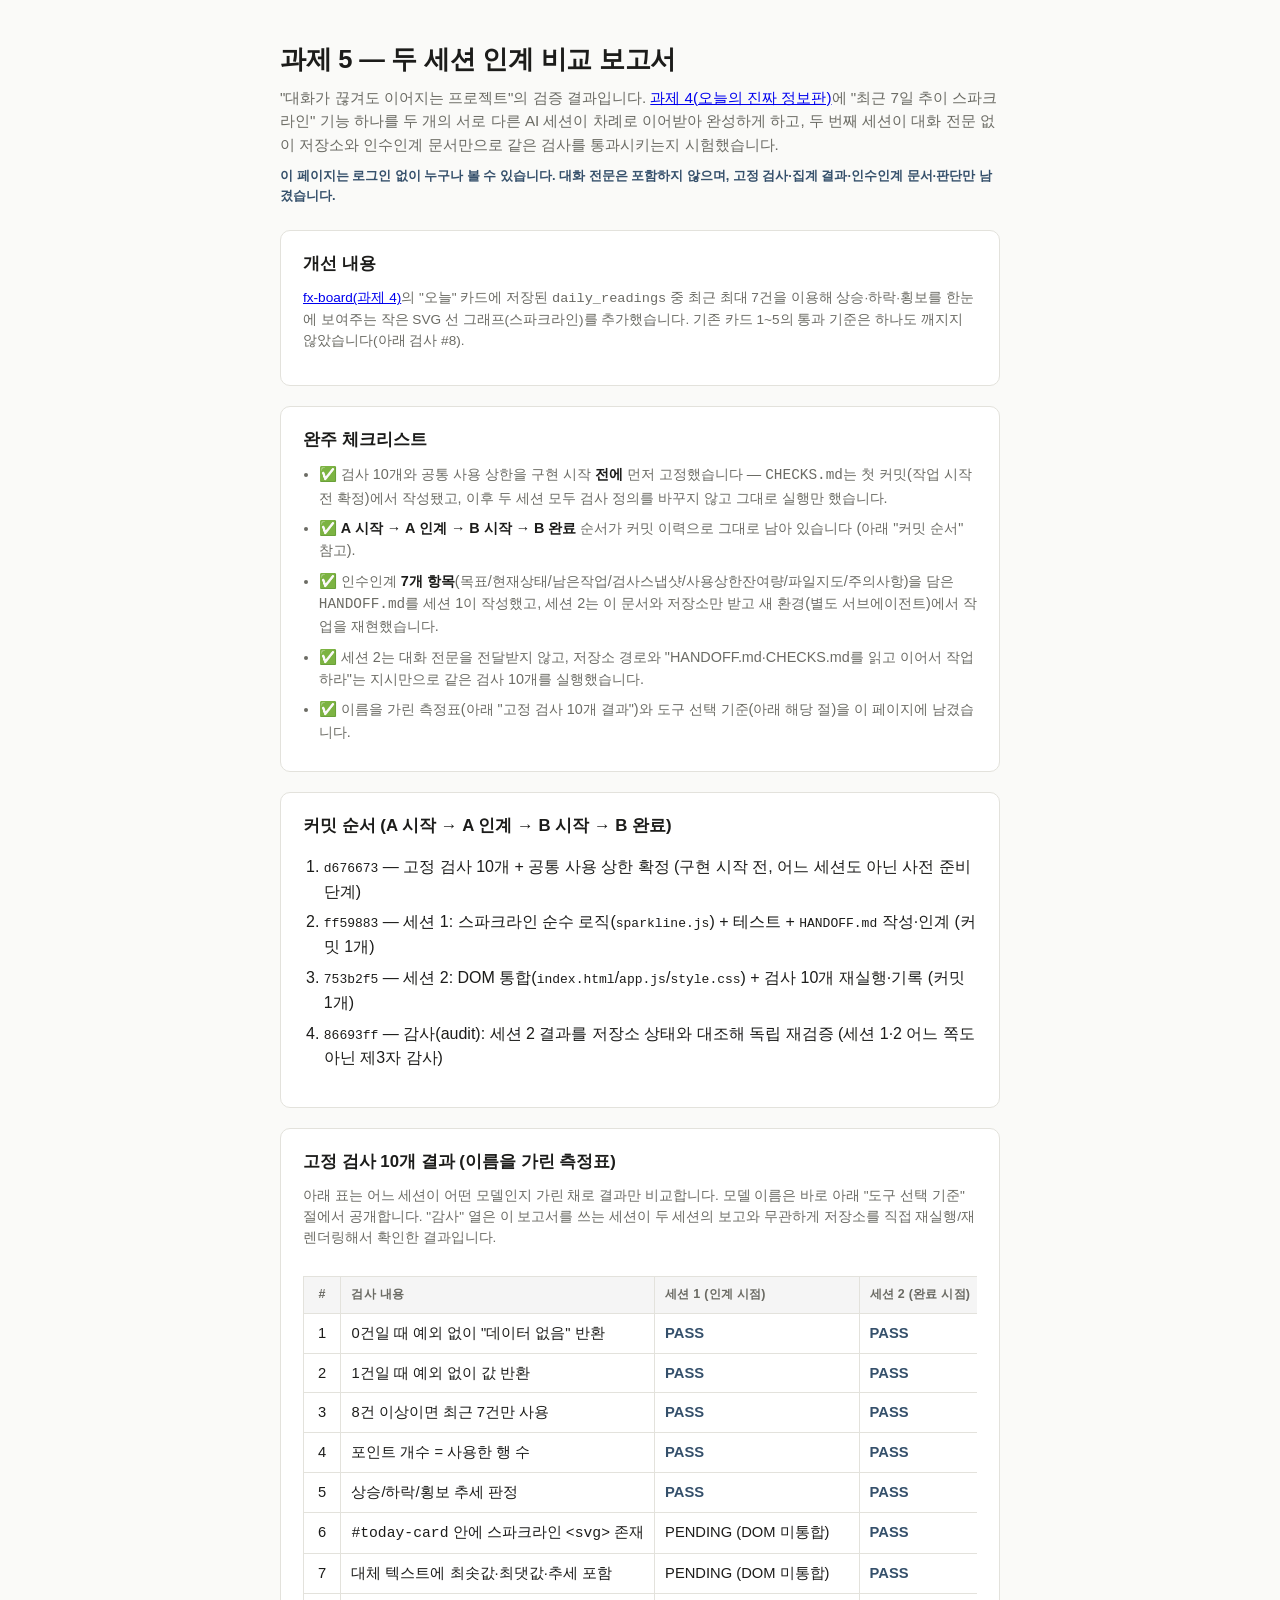
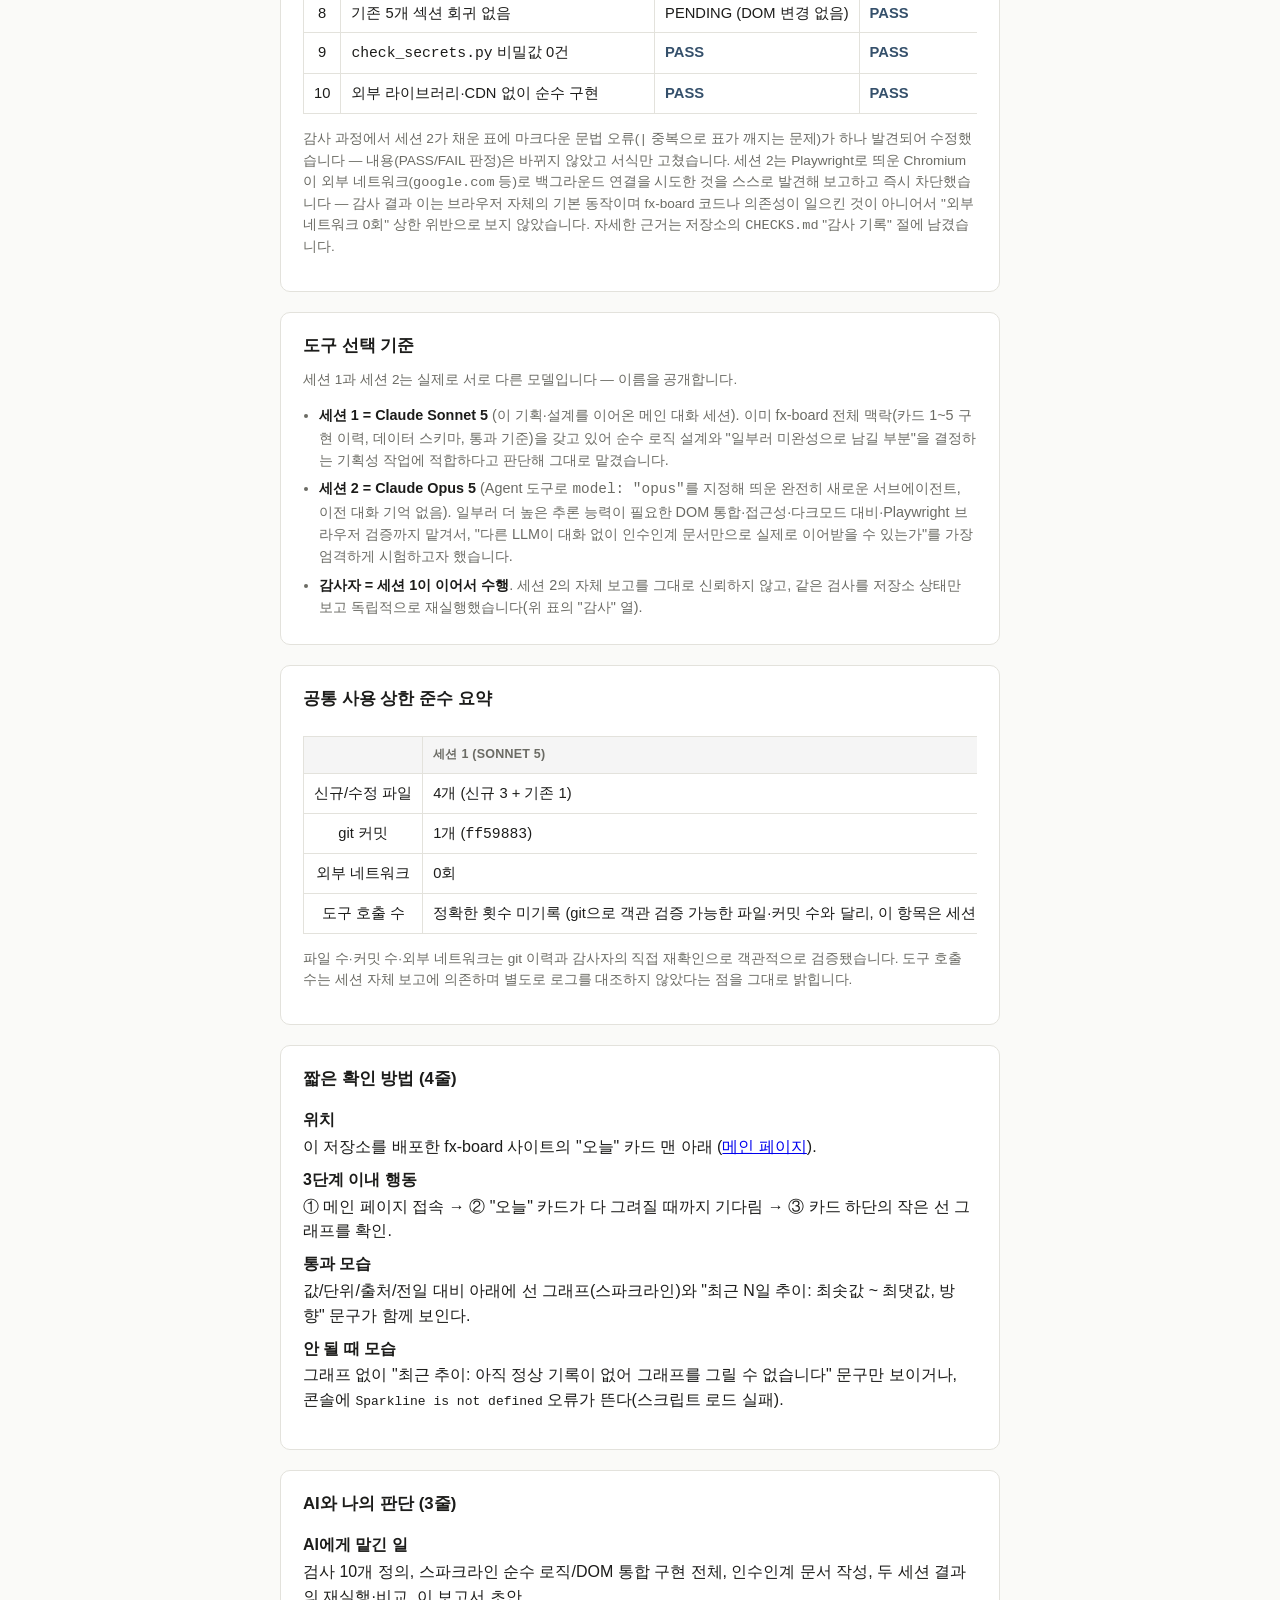
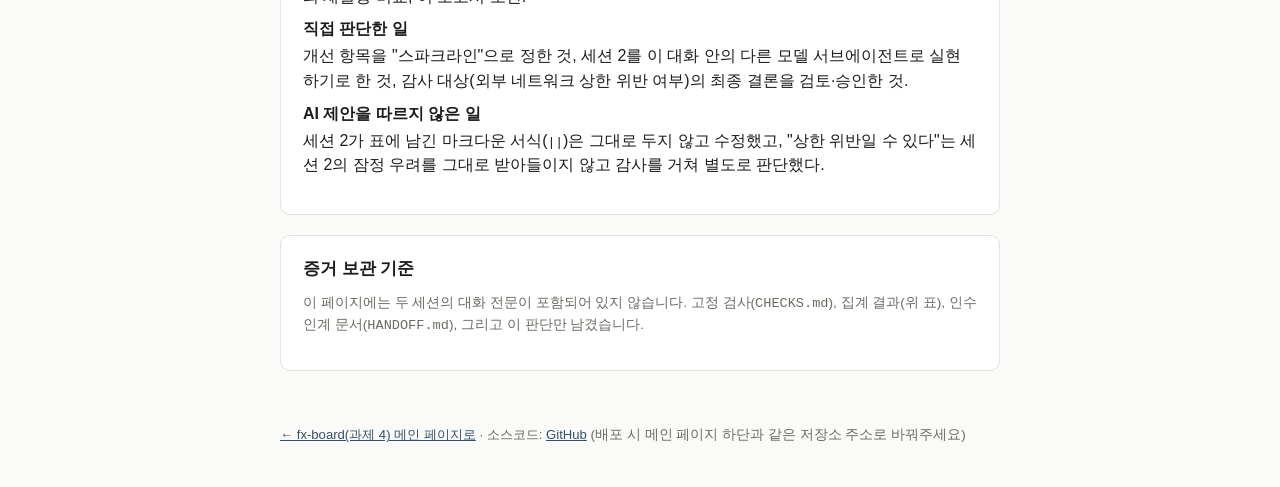
==== report.html @ 062e5255 "docs(과제5): 무로그인 공개 비교 보고서 페이지 추가 (report.html) - 고정 검사 10개 결과를 이름 가린 표(세션 1/세션 2)로 공개, 아래 별도 절에서   실" ====
<!DOCTYPE html>
<html lang="ko">
<head>
<meta charset="UTF-8" />
<meta name="viewport" content="width=device-width, initial-scale=1" />
<title>과제 5 — 두 세션 인계 비교 보고서</title>
<meta name="description" content="대화가 끊겨도 저장소와 인수인계 문서만으로 이어지는지 확인한 두 AI 세션 비교 보고서 (무로그인 공개)" />
<link rel="stylesheet" href="style.css" />
<style>
  .report-table { width: 100%; border-collapse: collapse; margin: 14px 0; font-size: 0.92rem; }
  .report-table th, .report-table td { border: 1px solid var(--border); padding: 8px 10px; text-align: left; vertical-align: top; }
  .report-table th { background: var(--card-bg-alt, rgba(128,128,128,0.08)); }
  .report-table td:first-child, .report-table th:first-child { width: 34px; text-align: center; }
  .pass-tag { color: var(--accent); font-weight: 600; }
  .order-list { padding-left: 1.3em; }
  .order-list li { margin-bottom: 6px; }
  .blind-note { font-size: 0.85rem; color: var(--muted); }
  .checklist li { margin-bottom: 8px; }
  .checklist input[type="checkbox"] { margin-right: 6px; }
  .four-liner dt { font-weight: 600; margin-top: 8px; }
  .four-liner dd { margin: 2px 0 0 0; }
</style>
</head>
<body>
  <header class="page-header">
    <h1>과제 5 — 두 세션 인계 비교 보고서</h1>
    <p class="subtitle">
      "대화가 끊겨도 이어지는 프로젝트"의 검증 결과입니다. <a href="index.html">과제 4(오늘의 진짜 정보판)</a>에
      "최근 7일 추이 스파크라인" 기능 하나를 두 개의 서로 다른 AI 세션이 차례로 이어받아 완성하게 하고,
      두 번째 세션이 대화 전문 없이 저장소와 인수인계 문서만으로 같은 검사를 통과시키는지 시험했습니다.
    </p>
    <p class="ref-tz-banner">이 페이지는 로그인 없이 누구나 볼 수 있습니다. 대화 전문은 포함하지 않으며,
      고정 검사·집계 결과·인수인계 문서·판단만 남겼습니다.</p>
  </header>

  <main>
    <section class="card">
      <h2>개선 내용</h2>
      <p class="note">
        <a href="index.html">fx-board(과제 4)</a>의 "오늘" 카드에 저장된 <code>daily_readings</code> 중
        최근 최대 7건을 이용해 상승·하락·횡보를 한눈에 보여주는 작은 SVG 선 그래프(스파크라인)를
        추가했습니다. 기존 카드 1~5의 통과 기준은 하나도 깨지지 않았습니다(아래 검사 #8).
      </p>
    </section>

    <section class="card">
      <h2>완주 체크리스트</h2>
      <ul class="checklist about-list">
        <li>✅ 검사 10개와 공통 사용 상한을 구현 시작 <strong>전에</strong> 먼저 고정했습니다
          — <code>CHECKS.md</code>는 첫 커밋(작업 시작 전 확정)에서 작성됐고, 이후 두 세션 모두
          검사 정의를 바꾸지 않고 그대로 실행만 했습니다.</li>
        <li>✅ <strong>A 시작 → A 인계 → B 시작 → B 완료</strong> 순서가 커밋 이력으로 그대로 남아 있습니다
          (아래 "커밋 순서" 참고).</li>
        <li>✅ 인수인계 <strong>7개 항목</strong>(목표/현재상태/남은작업/검사스냅샷/사용상한잔여량/파일지도/주의사항)을
          담은 <code>HANDOFF.md</code>를 세션 1이 작성했고, 세션 2는 이 문서와 저장소만 받고 새 환경(별도 서브에이전트)에서
          작업을 재현했습니다.</li>
        <li>✅ 세션 2는 대화 전문을 전달받지 않고, 저장소 경로와 "HANDOFF.md·CHECKS.md를 읽고 이어서 작업하라"는
          지시만으로 같은 검사 10개를 실행했습니다.</li>
        <li>✅ 이름을 가린 측정표(아래 "고정 검사 10개 결과")와 도구 선택 기준(아래 해당 절)을 이 페이지에 남겼습니다.</li>
      </ul>
    </section>

    <section class="card">
      <h2>커밋 순서 (A 시작 → A 인계 → B 시작 → B 완료)</h2>
      <ol class="order-list">
        <li><code>d676673</code> — 고정 검사 10개 + 공통 사용 상한 확정 (구현 시작 전, 어느 세션도 아닌 사전 준비 단계)</li>
        <li><code>ff59883</code> — 세션 1: 스파크라인 순수 로직(<code>sparkline.js</code>) + 테스트 + <code>HANDOFF.md</code> 작성·인계 (커밋 1개)</li>
        <li><code>753b2f5</code> — 세션 2: DOM 통합(<code>index.html</code>/<code>app.js</code>/<code>style.css</code>) + 검사 10개 재실행·기록 (커밋 1개)</li>
        <li><code>86693ff</code> — 감사(audit): 세션 2 결과를 저장소 상태와 대조해 독립 재검증 (세션 1·2 어느 쪽도 아닌 제3자 감사)</li>
      </ol>
    </section>

    <section class="card">
      <h2>고정 검사 10개 결과 (이름을 가린 측정표)</h2>
      <p class="note blind-note">
        아래 표는 어느 세션이 어떤 모델인지 가린 채로 결과만 비교합니다. 모델 이름은 바로 아래
        "도구 선택 기준" 절에서 공개합니다. "감사" 열은 이 보고서를 쓰는 세션이 두 세션의 보고와 무관하게
        저장소를 직접 재실행/재렌더링해서 확인한 결과입니다.
      </p>
      <div class="table-wrap">
        <table class="report-table">
          <thead>
            <tr><th>#</th><th>검사 내용</th><th>세션 1 (인계 시점)</th><th>세션 2 (완료 시점)</th><th>감사(독립 재검증)</th></tr>
          </thead>
          <tbody>
            <tr><td>1</td><td>0건일 때 예외 없이 "데이터 없음" 반환</td><td class="pass-tag">PASS</td><td class="pass-tag">PASS</td><td class="pass-tag">PASS (재실행 일치)</td></tr>
            <tr><td>2</td><td>1건일 때 예외 없이 값 반환</td><td class="pass-tag">PASS</td><td class="pass-tag">PASS</td><td class="pass-tag">PASS (재실행 일치)</td></tr>
            <tr><td>3</td><td>8건 이상이면 최근 7건만 사용</td><td class="pass-tag">PASS</td><td class="pass-tag">PASS</td><td class="pass-tag">PASS (재실행 일치)</td></tr>
            <tr><td>4</td><td>포인트 개수 = 사용한 행 수</td><td class="pass-tag">PASS</td><td class="pass-tag">PASS</td><td class="pass-tag">PASS (재실행 일치)</td></tr>
            <tr><td>5</td><td>상승/하락/횡보 추세 판정</td><td class="pass-tag">PASS</td><td class="pass-tag">PASS</td><td class="pass-tag">PASS (재실행 일치)</td></tr>
            <tr><td>6</td><td><code>#today-card</code> 안에 스파크라인 <code>&lt;svg&gt;</code> 존재</td><td>PENDING (DOM 미통합)</td><td class="pass-tag">PASS</td><td class="pass-tag">PASS (직접 렌더링, path 일치)</td></tr>
            <tr><td>7</td><td>대체 텍스트에 최솟값·최댓값·추세 포함</td><td>PENDING (DOM 미통합)</td><td class="pass-tag">PASS</td><td class="pass-tag">PASS (aria-label/title 텍스트 일치)</td></tr>
            <tr><td>8</td><td>기존 5개 섹션 회귀 없음</td><td>PENDING (DOM 변경 없음)</td><td class="pass-tag">PASS</td><td class="pass-tag">PASS (5개 섹션 직접 비교)</td></tr>
            <tr><td>9</td><td><code>check_secrets.py</code> 비밀값 0건</td><td class="pass-tag">PASS</td><td class="pass-tag">PASS</td><td class="pass-tag">PASS (재실행 0건)</td></tr>
            <tr><td>10</td><td>외부 라이브러리·CDN 없이 순수 구현</td><td class="pass-tag">PASS</td><td class="pass-tag">PASS</td><td class="pass-tag">PASS (git diff/grep 재확인)</td></tr>
          </tbody>
        </table>
      </div>
      <p class="note">
        감사 과정에서 세션 2가 채운 표에 마크다운 문법 오류(<code>|</code> 중복으로 표가 깨지는 문제)가
        하나 발견되어 수정했습니다 — 내용(PASS/FAIL 판정)은 바뀌지 않았고 서식만 고쳤습니다.
        세션 2는 Playwright로 띄운 Chromium이 외부 네트워크(<code>google.com</code> 등)로 백그라운드 연결을
        시도한 것을 스스로 발견해 보고하고 즉시 차단했습니다 — 감사 결과 이는 브라우저 자체의 기본 동작이며
        fx-board 코드나 의존성이 일으킨 것이 아니어서 "외부 네트워크 0회" 상한 위반으로 보지 않았습니다.
        자세한 근거는 저장소의 <code>CHECKS.md</code> "감사 기록" 절에 남겼습니다.
      </p>
    </section>

    <section class="card">
      <h2>도구 선택 기준</h2>
      <p class="note">
        세션 1과 세션 2는 실제로 서로 다른 모델입니다 — 이름을 공개합니다.
      </p>
      <ul class="about-list">
        <li><strong>세션 1 = Claude Sonnet 5</strong> (이 기획·설계를 이어온 메인 대화 세션). 이미 fx-board
          전체 맥락(카드 1~5 구현 이력, 데이터 스키마, 통과 기준)을 갖고 있어 순수 로직 설계와
          "일부러 미완성으로 남길 부분"을 결정하는 기획성 작업에 적합하다고 판단해 그대로 맡겼습니다.</li>
        <li><strong>세션 2 = Claude Opus 5</strong> (Agent 도구로 <code>model: "opus"</code>를 지정해 띄운
          완전히 새로운 서브에이전트, 이전 대화 기억 없음). 일부러 더 높은 추론 능력이 필요한
          DOM 통합·접근성·다크모드 대비·Playwright 브라우저 검증까지 맡겨서, "다른 LLM이 대화 없이
          인수인계 문서만으로 실제로 이어받을 수 있는가"를 가장 엄격하게 시험하고자 했습니다.</li>
        <li><strong>감사자 = 세션 1이 이어서 수행</strong>. 세션 2의 자체 보고를 그대로 신뢰하지 않고,
          같은 검사를 저장소 상태만 보고 독립적으로 재실행했습니다(위 표의 "감사" 열).</li>
      </ul>
    </section>

    <section class="card">
      <h2>공통 사용 상한 준수 요약</h2>
      <div class="table-wrap">
        <table class="report-table">
          <thead>
            <tr><th></th><th>세션 1 (Sonnet 5)</th><th>세션 2 (Opus 5)</th><th>상한</th></tr>
          </thead>
          <tbody>
            <tr><td>신규/수정 파일</td><td>4개 (신규 3 + 기존 1)</td><td>4개 (전부 기존 파일 수정)</td><td>8개 이하</td></tr>
            <tr><td>git 커밋</td><td>1개 (<code>ff59883</code>)</td><td>1개 (<code>753b2f5</code>)</td><td>1개</td></tr>
            <tr><td>외부 네트워크</td><td>0회</td><td>0회 (브라우저 자체 백그라운드 시도는 코드 무관, 위 참고)</td><td>0회</td></tr>
            <tr><td>도구 호출 수</td><td>정확한 횟수 미기록 (git으로 객관 검증 가능한 파일·커밋 수와 달리, 이 항목은 세션 자체 보고 기준)</td><td>자체 보고 약 18회 (상한 40회 이내)</td><td>40회 이하</td></tr>
          </tbody>
        </table>
      </div>
      <p class="note blind-note">
        파일 수·커밋 수·외부 네트워크는 git 이력과 감사자의 직접 재확인으로 객관적으로 검증됐습니다.
        도구 호출 수는 세션 자체 보고에 의존하며 별도로 로그를 대조하지 않았다는 점을 그대로 밝힙니다.
      </p>
    </section>

    <section class="card">
      <h2>짧은 확인 방법 (4줄)</h2>
      <dl class="four-liner">
        <dt>위치</dt><dd>이 저장소를 배포한 fx-board 사이트의 "오늘" 카드 맨 아래 (<a href="index.html">메인 페이지</a>).</dd>
        <dt>3단계 이내 행동</dt><dd>① 메인 페이지 접속 → ② "오늘" 카드가 다 그려질 때까지 기다림 → ③ 카드 하단의 작은 선 그래프를 확인.</dd>
        <dt>통과 모습</dt><dd>값/단위/출처/전일 대비 아래에 선 그래프(스파크라인)와 "최근 N일 추이: 최솟값 ~ 최댓값, 방향" 문구가 함께 보인다.</dd>
        <dt>안 될 때 모습</dt><dd>그래프 없이 "최근 추이: 아직 정상 기록이 없어 그래프를 그릴 수 없습니다" 문구만 보이거나, 콘솔에 <code>Sparkline is not defined</code> 오류가 뜬다(스크립트 로드 실패).</dd>
      </dl>
    </section>

    <section class="card">
      <h2>AI와 나의 판단 (3줄)</h2>
      <dl class="four-liner">
        <dt>AI에게 맡긴 일</dt><dd>검사 10개 정의, 스파크라인 순수 로직/DOM 통합 구현 전체, 인수인계 문서 작성, 두 세션 결과의 재실행·비교, 이 보고서 초안.</dd>
        <dt>직접 판단한 일</dt><dd>개선 항목을 "스파크라인"으로 정한 것, 세션 2를 이 대화 안의 다른 모델 서브에이전트로 실현하기로 한 것, 감사 대상(외부 네트워크 상한 위반 여부)의 최종 결론을 검토·승인한 것.</dd>
        <dt>AI 제안을 따르지 않은 일</dt><dd>세션 2가 표에 남긴 마크다운 서식(<code>||</code>)은 그대로 두지 않고 수정했고, "상한 위반일 수 있다"는 세션 2의 잠정 우려를 그대로 받아들이지 않고 감사를 거쳐 별도로 판단했다.</dd>
      </dl>
    </section>

    <section class="card">
      <h2>증거 보관 기준</h2>
      <p class="note">
        이 페이지에는 두 세션의 대화 전문이 포함되어 있지 않습니다. 고정 검사(<code>CHECKS.md</code>),
        집계 결과(위 표), 인수인계 문서(<code>HANDOFF.md</code>), 그리고 이 판단만 남겼습니다.
      </p>
    </section>
  </main>

  <footer class="page-footer">
    <p>
      <a href="index.html">← fx-board(과제 4) 메인 페이지로</a>
      · 소스코드: <a id="report-source-link" href="https://github.com/YOUR_USERNAME/YOUR_REPO" target="_blank" rel="noopener">GitHub</a>
      <span class="blind-note">(배포 시 메인 페이지 하단과 같은 저장소 주소로 바꿔주세요)</span>
    </p>
  </footer>
</body>
</html>
---- style.css ----
:root {
  --bg: #fafaf8;
  --fg: #1c1c1a;
  --muted: #6b6b64;
  --border: #e3e2dc;
  --card-bg: #ffffff;
  --ok: #2f6b3e;
  --ok-bg: #eaf4ec;
  --fail: #a13d2c;
  --fail-bg: #fbece7;
  --accent: #35506b;
  --mono: "SFMono-Regular", Consolas, "Liberation Mono", Menlo, monospace;
}

@media (prefers-color-scheme: dark) {
  :root {
    --bg: #16161a;
    --fg: #ecebe6;
    --muted: #9a9a92;
    --border: #2c2c30;
    --card-bg: #1e1e22;
    --ok: #7cc98d;
    --ok-bg: #1c2f21;
    --fail: #e08a76;
    --fail-bg: #341f1a;
    --accent: #8fb4d9;
  }
}

* { box-sizing: border-box; }

body {
  margin: 0;
  background: var(--bg);
  color: var(--fg);
  font-family: -apple-system, BlinkMacSystemFont, "Segoe UI", Pretendard, "Apple SD Gothic Neo", sans-serif;
  line-height: 1.55;
}

.page-header {
  max-width: 760px;
  margin: 0 auto;
  padding: 40px 20px 8px;
}

.page-header h1 {
  font-size: 1.6rem;
  margin: 0 0 6px;
  letter-spacing: -0.01em;
}

.subtitle {
  color: var(--muted);
  margin: 0;
  font-size: 0.95rem;
}

.ref-tz-banner {
  margin: 10px 0 0;
  font-size: 0.8rem;
  color: var(--accent);
  font-weight: 600;
}

main {
  max-width: 760px;
  margin: 0 auto;
  padding: 16px 20px 40px;
  display: flex;
  flex-direction: column;
  gap: 20px;
}

.card {
  background: var(--card-bg);
  border: 1px solid var(--border);
  border-radius: 10px;
  padding: 20px 22px;
}

.card h2 {
  font-size: 1.05rem;
  margin: 0 0 10px;
}

.note {
  color: var(--muted);
  font-size: 0.85rem;
  margin: 0 0 14px;
}

.muted { color: var(--muted); }

/* today card */
.status-row {
  display: flex;
  align-items: center;
  gap: 10px;
  flex-wrap: wrap;
  margin-bottom: 10px;
}

.badge {
  display: inline-block;
  font-size: 0.78rem;
  font-weight: 600;
  padding: 3px 10px;
  border-radius: 999px;
}

.badge.ok { color: var(--ok); background: var(--ok-bg); }
.badge.fail { color: var(--fail); background: var(--fail-bg); }

.rate-main {
  font-family: var(--mono);
  font-size: 2.2rem;
  font-weight: 600;
  margin: 4px 0;
}

.delta {
  font-family: var(--mono);
  font-size: 1rem;
}

.delta.up { color: var(--fail); }
.delta.down { color: var(--accent); }
.delta.flat { color: var(--muted); }

.meta-line {
  font-size: 0.85rem;
  color: var(--muted);
  margin-top: 4px;
}

.unit-line, .source-line {
  font-size: 0.88rem;
  margin-top: 6px;
}

.times-grid {
  display: grid;
  grid-template-columns: 1fr 1fr;
  gap: 6px 16px;
  font-size: 0.85rem;
  margin-top: 8px;
  padding: 10px 12px;
  background: var(--bg);
  border-radius: 8px;
}

@media (max-width: 480px) {
  .times-grid { grid-template-columns: 1fr; }
}

.fail-explainer {
  margin-top: 12px;
  padding: 12px 14px;
  background: var(--fail-bg);
  border-radius: 8px;
  font-size: 0.9rem;
}

.lkg-box {
  margin-top: 10px;
  padding: 12px 14px;
  background: var(--ok-bg);
  border-radius: 8px;
  font-size: 0.9rem;
}

/* table */
.table-wrap { overflow-x: auto; }

table {
  width: 100%;
  border-collapse: collapse;
  font-size: 0.86rem;
}

th, td {
  text-align: left;
  padding: 8px 10px;
  border-bottom: 1px solid var(--border);
  white-space: nowrap;
}

th { color: var(--muted); font-weight: 600; font-size: 0.78rem; text-transform: uppercase; letter-spacing: 0.02em; }

td.num { font-family: var(--mono); }

/* replay grid */
.replay-grid {
  display: grid;
  grid-template-columns: repeat(auto-fill, minmax(220px, 1fr));
  gap: 12px;
}

.replay-item {
  border: 1px solid var(--border);
  border-radius: 8px;
  padding: 12px 14px;
  font-size: 0.85rem;
}

.replay-item .type-label {
  font-weight: 600;
  margin-bottom: 6px;
  display: block;
}

.replay-item .msg {
  color: var(--muted);
  margin-top: 6px;
}

/* evidence section */
.evidence-grid {
  display: grid;
  grid-template-columns: repeat(3, 1fr);
  gap: 14px;
}

@media (max-width: 720px) {
  .evidence-grid { grid-template-columns: 1fr; }
}

.evidence-col h3 {
  font-size: 0.85rem;
  margin: 0 0 8px;
  color: var(--accent);
}

.code-block {
  background: var(--bg);
  border: 1px solid var(--border);
  border-radius: 8px;
  padding: 10px 12px;
  font-family: var(--mono);
  font-size: 0.76rem;
  line-height: 1.5;
  white-space: pre-wrap;
  word-break: break-word;
  max-height: 320px;
  overflow-y: auto;
  margin: 0;
}

.code-block mark {
  background: var(--ok-bg);
  color: var(--ok);
  border-radius: 3px;
  padding: 0 2px;
}

.badge.stale-tag {
  color: var(--fail);
  background: var(--fail-bg);
  margin-right: 6px;
}

.retry-row { margin-top: 12px; }

.retry-btn {
  display: inline-block;
  padding: 8px 14px;
  border-radius: 8px;
  background: var(--accent);
  color: var(--card-bg);
  text-decoration: none;
  font-size: 0.85rem;
  font-weight: 600;
}

.retry-btn:hover { opacity: 0.9; }

.screen-value {
  white-space: normal;
  font-family: inherit;
  font-size: 0.85rem;
}

.about-list {
  margin: 0;
  padding-left: 1.1em;
  font-size: 0.9rem;
  color: var(--muted);
}

.about-list li { margin-bottom: 6px; }
.about-list strong { color: var(--fg); }

/* 과제 5: 오늘 카드 스파크라인 — 기존 --accent를 재사용해 라이트/다크 모두 대비 확보 */
.sparkline-wrap {
  display: flex;
  align-items: center;
  gap: 12px;
  flex-wrap: wrap;
  margin-top: 12px;
  padding-top: 10px;
  border-top: 1px dashed var(--border);
}

.sparkline { display: block; overflow: visible; }

.sparkline-line {
  stroke: var(--accent);
  stroke-width: 2;
  stroke-linecap: round;
  stroke-linejoin: round;
}

.sparkline-dot { fill: var(--accent); }

.sparkline-caption {
  font-size: 0.8rem;
  color: var(--muted);
}

.page-footer {
  max-width: 760px;
  margin: 0 auto;
  padding: 0 20px 40px;
  font-size: 0.82rem;
  color: var(--muted);
}

.page-footer a, .about-list a { color: var(--accent); }
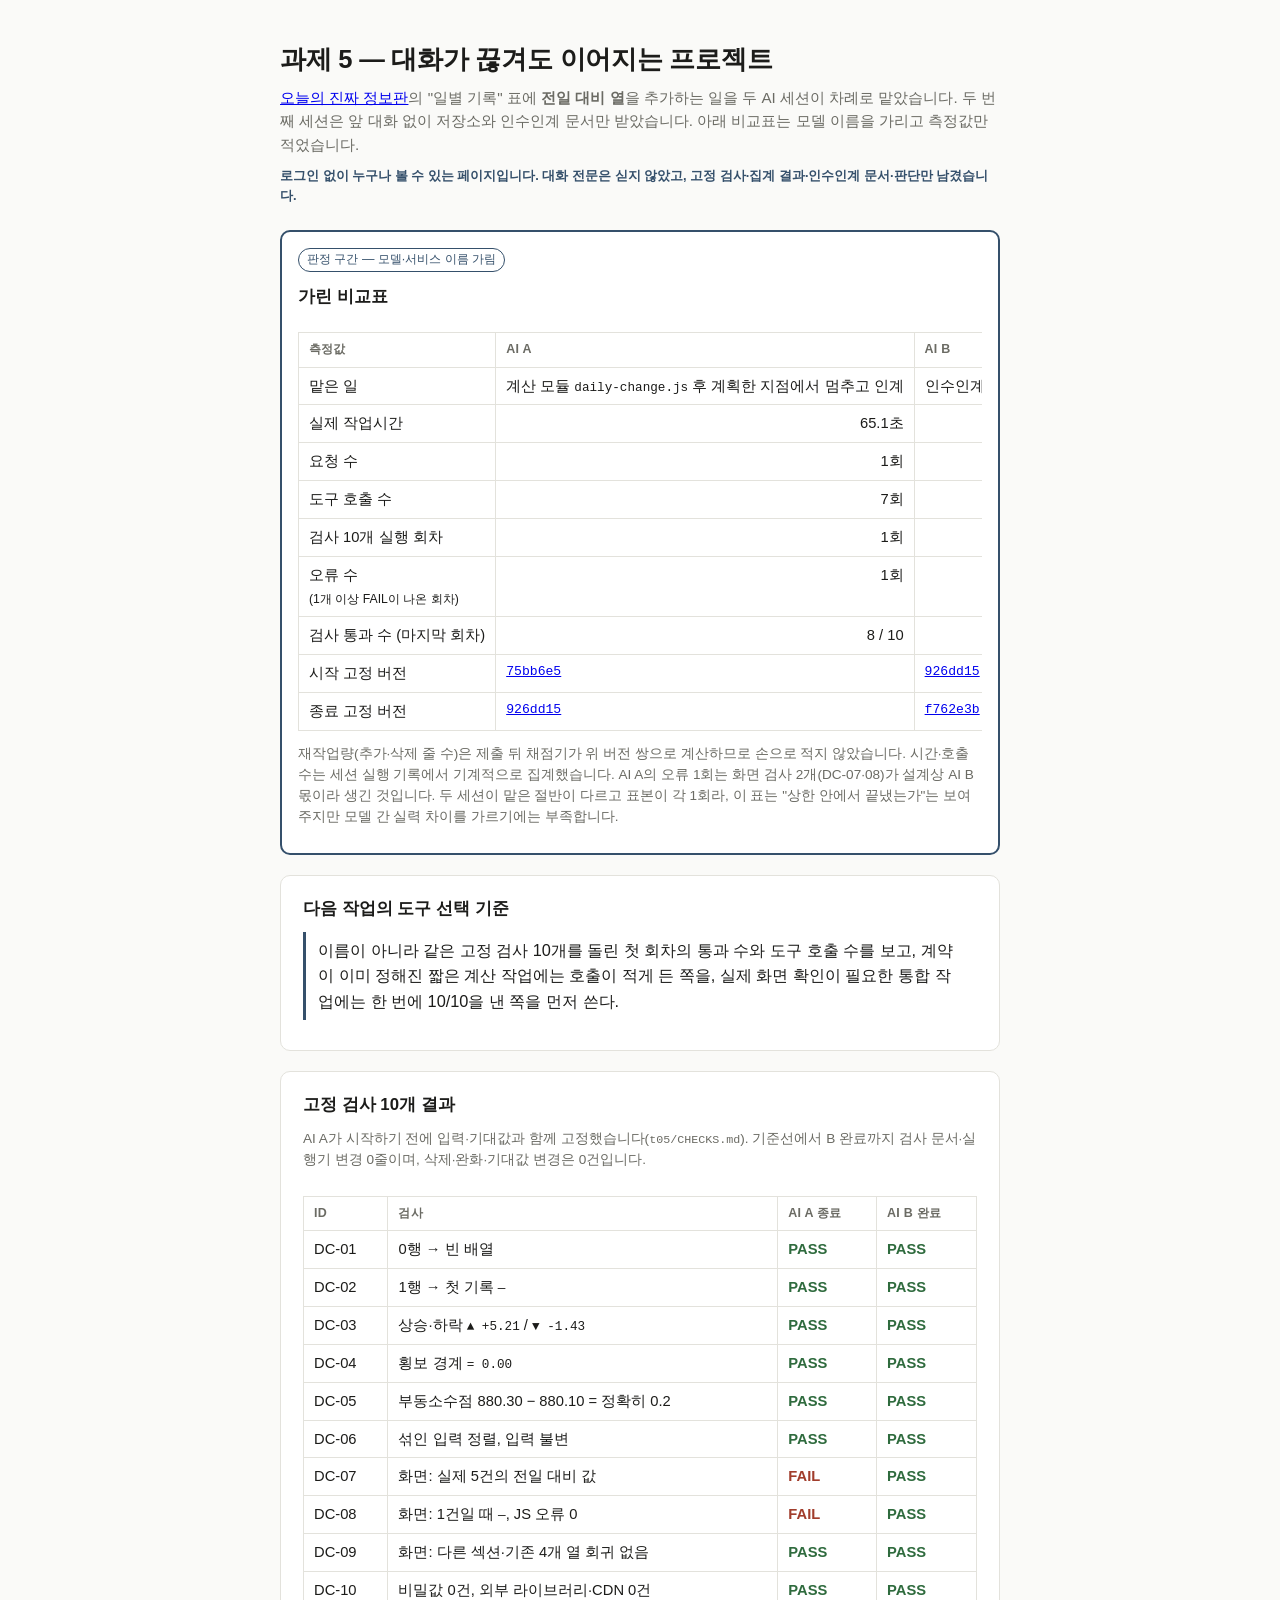
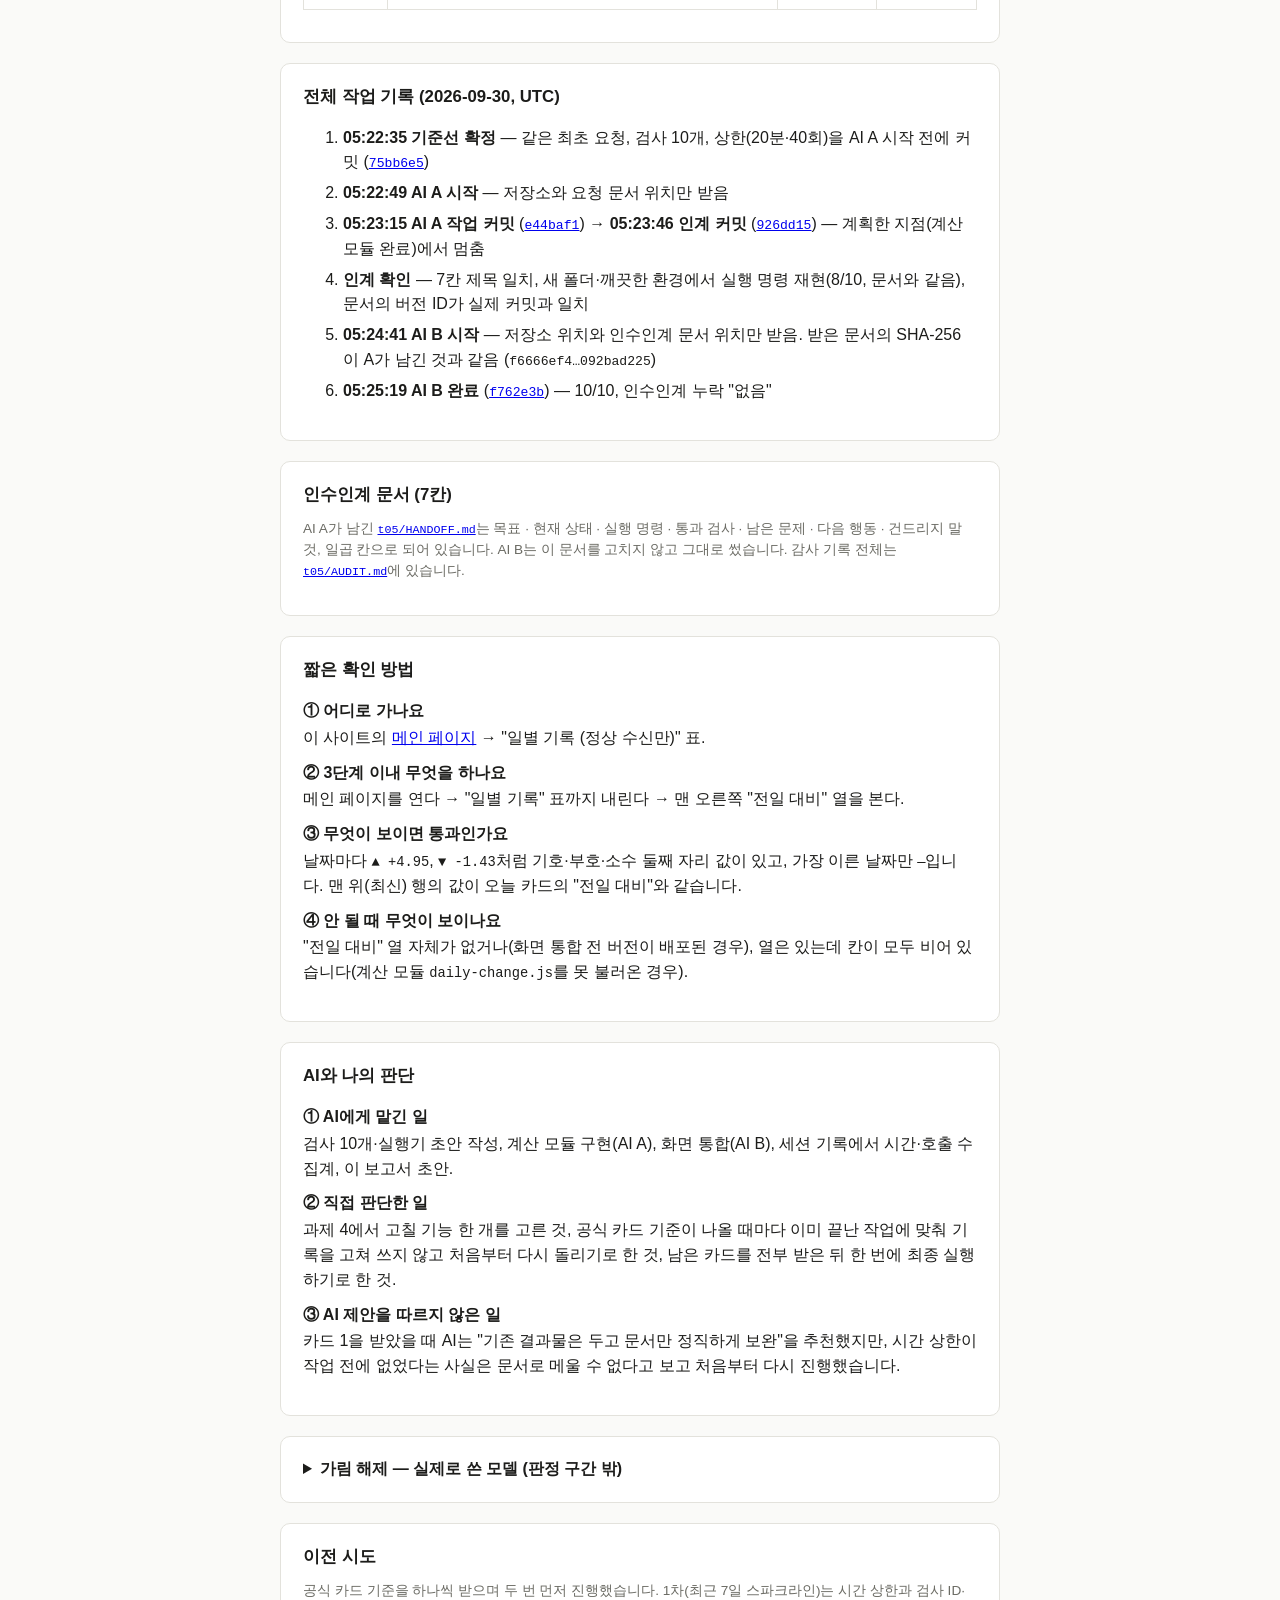
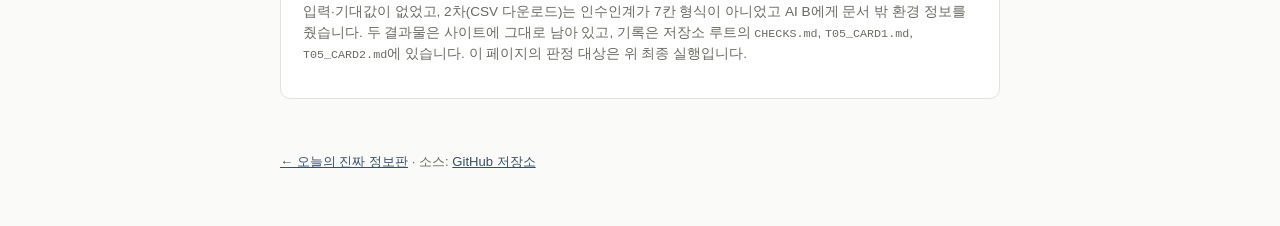
==== commit 116b6d80: "docs(과제5-최종): 감사 기록·가린 비교 보고서·제출문 (카드 3~5) - t05/AUDIT.md: 카드 1~4 기준별 독립 확인 — 순서, 7칸 인계, 새 폴더 재현(8/1" ====
--- a/report.html
+++ b/report.html
@@ -3,182 +3,173 @@
 <head>
 <meta charset="UTF-8" />
 <meta name="viewport" content="width=device-width, initial-scale=1" />
-<title>과제 5 — 두 세션 인계 비교 보고서</title>
-<meta name="description" content="대화가 끊겨도 저장소와 인수인계 문서만으로 이어지는지 확인한 두 AI 세션 비교 보고서 (무로그인 공개)" />
+<title>과제 5 인계 비교 보고서</title>
+<meta name="description" content="두 AI 세션이 저장소와 인수인계 문서만으로 기능 하나를 이어서 완성한 과정을, 모델 이름을 가린 측정값으로 비교한 공개 보고서" />
 <link rel="stylesheet" href="style.css" />
 <style>
-  .report-table { width: 100%; border-collapse: collapse; margin: 14px 0; font-size: 0.92rem; }
-  .report-table th, .report-table td { border: 1px solid var(--border); padding: 8px 10px; text-align: left; vertical-align: top; }
-  .report-table th { background: var(--card-bg-alt, rgba(128,128,128,0.08)); }
-  .report-table td:first-child, .report-table th:first-child { width: 34px; text-align: center; }
-  .pass-tag { color: var(--accent); font-weight: 600; }
-  .order-list { padding-left: 1.3em; }
-  .order-list li { margin-bottom: 6px; }
-  .blind-note { font-size: 0.85rem; color: var(--muted); }
-  .checklist li { margin-bottom: 8px; }
-  .checklist input[type="checkbox"] { margin-right: 6px; }
-  .four-liner dt { font-weight: 600; margin-top: 8px; }
-  .four-liner dd { margin: 2px 0 0 0; }
+  .rt { width: 100%; border-collapse: collapse; margin: 12px 0; font-size: 0.92rem; }
+  .rt th, .rt td { border: 1px solid var(--border); padding: 7px 10px; text-align: left; vertical-align: top; }
+  .rt th { font-weight: 600; }
+  .rt td.n { text-align: right; font-variant-numeric: tabular-nums; }
+  .pass { color: var(--ok); font-weight: 600; }
+  .fail { color: var(--fail); font-weight: 600; }
+  .judged { border: 2px solid var(--accent); border-radius: 10px; padding: 4px 16px 12px; }
+  .judged-tag { display: inline-block; font-size: 0.78rem; color: var(--accent); border: 1px solid var(--accent); border-radius: 999px; padding: 1px 8px; }
+  code { font-family: var(--mono); font-size: 0.86em; }
+  .hash { font-family: var(--mono); font-size: 0.82rem; word-break: break-all; }
+  dl.four dt { font-weight: 600; margin-top: 10px; }
+  dl.four dd { margin: 2px 0 0; }
+  details summary { cursor: pointer; font-weight: 600; }
+  .criterion { font-size: 1.02rem; border-left: 3px solid var(--accent); padding: 6px 12px; margin: 10px 0; }
+  ol.timeline li { margin-bottom: 6px; }
 </style>
 </head>
 <body>
   <header class="page-header">
-    <h1>과제 5 — 두 세션 인계 비교 보고서</h1>
+    <h1>과제 5 — 대화가 끊겨도 이어지는 프로젝트</h1>
     <p class="subtitle">
-      "대화가 끊겨도 이어지는 프로젝트"의 검증 결과입니다. <a href="index.html">과제 4(오늘의 진짜 정보판)</a>에
-      "최근 7일 추이 스파크라인" 기능 하나를 두 개의 서로 다른 AI 세션이 차례로 이어받아 완성하게 하고,
-      두 번째 세션이 대화 전문 없이 저장소와 인수인계 문서만으로 같은 검사를 통과시키는지 시험했습니다.
+      <a href="index.html">오늘의 진짜 정보판</a>의 "일별 기록" 표에 <strong>전일 대비 열</strong>을 추가하는 일을
+      두 AI 세션이 차례로 맡았습니다. 두 번째 세션은 앞 대화 없이 저장소와 인수인계 문서만 받았습니다.
+      아래 비교표는 모델 이름을 가리고 측정값만 적었습니다.
     </p>
-    <p class="ref-tz-banner">이 페이지는 로그인 없이 누구나 볼 수 있습니다. 대화 전문은 포함하지 않으며,
-      고정 검사·집계 결과·인수인계 문서·판단만 남겼습니다.</p>
+    <p class="ref-tz-banner">로그인 없이 누구나 볼 수 있는 페이지입니다. 대화 전문은 싣지 않았고, 고정 검사·집계 결과·인수인계 문서·판단만 남겼습니다.</p>
   </header>
 
   <main>
-    <section class="card">
-      <h2>개선 내용</h2>
+    <section class="card judged" aria-labelledby="judged-title">
+      <p class="judged-tag">판정 구간 — 모델·서비스 이름 가림</p>
+      <h2 id="judged-title">가린 비교표</h2>
+      <div class="table-wrap">
+        <table class="rt">
+          <thead>
+            <tr><th>측정값</th><th>AI A</th><th>AI B</th><th>공통 상한</th></tr>
+          </thead>
+          <tbody>
+            <tr><td>맡은 일</td><td>계산 모듈 <code>daily-change.js</code> 후 계획한 지점에서 멈추고 인계</td><td>인수인계만 받고 화면 통합 완료</td><td>—</td></tr>
+            <tr><td>실제 작업시간</td><td class="n">65.1초</td><td class="n">48.6초</td><td class="n">20분</td></tr>
+            <tr><td>요청 수</td><td class="n">1회</td><td class="n">1회</td><td>—</td></tr>
+            <tr><td>도구 호출 수</td><td class="n">7회</td><td class="n">5회</td><td class="n">40회</td></tr>
+            <tr><td>검사 10개 실행 회차</td><td class="n">1회</td><td class="n">1회</td><td>—</td></tr>
+            <tr><td>오류 수<br /><small>(1개 이상 FAIL이 나온 회차)</small></td><td class="n">1회</td><td class="n">0회</td><td>—</td></tr>
+            <tr><td>검사 통과 수 (마지막 회차)</td><td class="n">8 / 10</td><td class="n">10 / 10</td><td>—</td></tr>
+            <tr><td>시작 고정 버전</td><td class="hash" data-commit="75bb6e54e903ff794035048002d8986c6c277d7c">75bb6e5</td><td class="hash" data-commit="926dd15a555e5343082243bdb9d75881184a0800">926dd15</td><td>—</td></tr>
+            <tr><td>종료 고정 버전</td><td class="hash" data-commit="926dd15a555e5343082243bdb9d75881184a0800">926dd15</td><td class="hash" data-commit="f762e3b8449c58ff0dd4d7a7f544a13552ce4ca4">f762e3b</td><td>—</td></tr>
+          </tbody>
+        </table>
+      </div>
       <p class="note">
-        <a href="index.html">fx-board(과제 4)</a>의 "오늘" 카드에 저장된 <code>daily_readings</code> 중
-        최근 최대 7건을 이용해 상승·하락·횡보를 한눈에 보여주는 작은 SVG 선 그래프(스파크라인)를
-        추가했습니다. 기존 카드 1~5의 통과 기준은 하나도 깨지지 않았습니다(아래 검사 #8).
+        재작업량(추가·삭제 줄 수)은 제출 뒤 채점기가 위 버전 쌍으로 계산하므로 손으로 적지 않았습니다.
+        시간·호출 수는 세션 실행 기록에서 기계적으로 집계했습니다. AI A의 오류 1회는 화면 검사 2개(DC-07·08)가
+        설계상 AI B 몫이라 생긴 것입니다. 두 세션이 맡은 절반이 다르고 표본이 각 1회라, 이 표는 "상한 안에서
+        끝냈는가"는 보여주지만 모델 간 실력 차이를 가르기에는 부족합니다.
       </p>
     </section>
 
     <section class="card">
-      <h2>완주 체크리스트</h2>
-      <ul class="checklist about-list">
-        <li>✅ 검사 10개와 공통 사용 상한을 구현 시작 <strong>전에</strong> 먼저 고정했습니다
-          — <code>CHECKS.md</code>는 첫 커밋(작업 시작 전 확정)에서 작성됐고, 이후 두 세션 모두
-          검사 정의를 바꾸지 않고 그대로 실행만 했습니다.</li>
-        <li>✅ <strong>A 시작 → A 인계 → B 시작 → B 완료</strong> 순서가 커밋 이력으로 그대로 남아 있습니다
-          (아래 "커밋 순서" 참고).</li>
-        <li>✅ 인수인계 <strong>7개 항목</strong>(목표/현재상태/남은작업/검사스냅샷/사용상한잔여량/파일지도/주의사항)을
-          담은 <code>HANDOFF.md</code>를 세션 1이 작성했고, 세션 2는 이 문서와 저장소만 받고 새 환경(별도 서브에이전트)에서
-          작업을 재현했습니다.</li>
-        <li>✅ 세션 2는 대화 전문을 전달받지 않고, 저장소 경로와 "HANDOFF.md·CHECKS.md를 읽고 이어서 작업하라"는
-          지시만으로 같은 검사 10개를 실행했습니다.</li>
-        <li>✅ 이름을 가린 측정표(아래 "고정 검사 10개 결과")와 도구 선택 기준(아래 해당 절)을 이 페이지에 남겼습니다.</li>
-      </ul>
+      <h2>다음 작업의 도구 선택 기준</h2>
+      <p class="criterion" id="criterion">이름이 아니라 같은 고정 검사 10개를 돌린 첫 회차의 통과 수와 도구 호출 수를 보고, 계약이 이미 정해진 짧은 계산 작업에는 호출이 적게 든 쪽을, 실제 화면 확인이 필요한 통합 작업에는 한 번에 10/10을 낸 쪽을 먼저 쓴다.</p>
     </section>
 
     <section class="card">
-      <h2>커밋 순서 (A 시작 → A 인계 → B 시작 → B 완료)</h2>
-      <ol class="order-list">
-        <li><code>d676673</code> — 고정 검사 10개 + 공통 사용 상한 확정 (구현 시작 전, 어느 세션도 아닌 사전 준비 단계)</li>
-        <li><code>ff59883</code> — 세션 1: 스파크라인 순수 로직(<code>sparkline.js</code>) + 테스트 + <code>HANDOFF.md</code> 작성·인계 (커밋 1개)</li>
-        <li><code>753b2f5</code> — 세션 2: DOM 통합(<code>index.html</code>/<code>app.js</code>/<code>style.css</code>) + 검사 10개 재실행·기록 (커밋 1개)</li>
-        <li><code>86693ff</code> — 감사(audit): 세션 2 결과를 저장소 상태와 대조해 독립 재검증 (세션 1·2 어느 쪽도 아닌 제3자 감사)</li>
+      <h2>고정 검사 10개 결과</h2>
+      <p class="note">AI A가 시작하기 전에 입력·기대값과 함께 고정했습니다(<code>t05/CHECKS.md</code>). 기준선에서 B 완료까지 검사 문서·실행기 변경 0줄이며, 삭제·완화·기대값 변경은 0건입니다.</p>
+      <div class="table-wrap">
+        <table class="rt">
+          <thead><tr><th>ID</th><th>검사</th><th>AI A 종료</th><th>AI B 완료</th></tr></thead>
+          <tbody>
+            <tr><td>DC-01</td><td>0행 → 빈 배열</td><td class="pass">PASS</td><td class="pass">PASS</td></tr>
+            <tr><td>DC-02</td><td>1행 → 첫 기록 <code>—</code></td><td class="pass">PASS</td><td class="pass">PASS</td></tr>
+            <tr><td>DC-03</td><td>상승·하락 <code>▲ +5.21</code> / <code>▼ -1.43</code></td><td class="pass">PASS</td><td class="pass">PASS</td></tr>
+            <tr><td>DC-04</td><td>횡보 경계 <code>= 0.00</code></td><td class="pass">PASS</td><td class="pass">PASS</td></tr>
+            <tr><td>DC-05</td><td>부동소수점 880.30 − 880.10 = 정확히 0.2</td><td class="pass">PASS</td><td class="pass">PASS</td></tr>
+            <tr><td>DC-06</td><td>섞인 입력 정렬, 입력 불변</td><td class="pass">PASS</td><td class="pass">PASS</td></tr>
+            <tr><td>DC-07</td><td>화면: 실제 5건의 전일 대비 값</td><td class="fail">FAIL</td><td class="pass">PASS</td></tr>
+            <tr><td>DC-08</td><td>화면: 1건일 때 <code>—</code>, JS 오류 0</td><td class="fail">FAIL</td><td class="pass">PASS</td></tr>
+            <tr><td>DC-09</td><td>화면: 다른 섹션·기존 4개 열 회귀 없음</td><td class="pass">PASS</td><td class="pass">PASS</td></tr>
+            <tr><td>DC-10</td><td>비밀값 0건, 외부 라이브러리·CDN 0건</td><td class="pass">PASS</td><td class="pass">PASS</td></tr>
+          </tbody>
+        </table>
+      </div>
+    </section>
+
+    <section class="card">
+      <h2>전체 작업 기록 (2026-09-30, UTC)</h2>
+      <ol class="timeline">
+        <li><strong>05:22:35 기준선 확정</strong> — 같은 최초 요청, 검사 10개, 상한(20분·40회)을 AI A 시작 전에 커밋 (<span class="hash" data-commit="75bb6e54e903ff794035048002d8986c6c277d7c">75bb6e5</span>)</li>
+        <li><strong>05:22:49 AI A 시작</strong> — 저장소와 요청 문서 위치만 받음</li>
+        <li><strong>05:23:15 AI A 작업 커밋</strong> (<span class="hash" data-commit="e44baf13cbd2b8ca0deac732d27a2769ddaf5e42">e44baf1</span>) → <strong>05:23:46 인계 커밋</strong> (<span class="hash" data-commit="926dd15a555e5343082243bdb9d75881184a0800">926dd15</span>) — 계획한 지점(계산 모듈 완료)에서 멈춤</li>
+        <li><strong>인계 확인</strong> — 7칸 제목 일치, 새 폴더·깨끗한 환경에서 실행 명령 재현(8/10, 문서와 같음), 문서의 버전 ID가 실제 커밋과 일치</li>
+        <li><strong>05:24:41 AI B 시작</strong> — 저장소 위치와 인수인계 문서 위치만 받음. 받은 문서의 SHA-256이 A가 남긴 것과 같음 (<span class="hash">f6666ef4…092bad225</span>)</li>
+        <li><strong>05:25:19 AI B 완료</strong> (<span class="hash" data-commit="f762e3b8449c58ff0dd4d7a7f544a13552ce4ca4">f762e3b</span>) — 10/10, 인수인계 누락 "없음"</li>
       </ol>
     </section>
 
     <section class="card">
-      <h2>고정 검사 10개 결과 (이름을 가린 측정표)</h2>
-      <p class="note blind-note">
-        아래 표는 어느 세션이 어떤 모델인지 가린 채로 결과만 비교합니다. 모델 이름은 바로 아래
-        "도구 선택 기준" 절에서 공개합니다. "감사" 열은 이 보고서를 쓰는 세션이 두 세션의 보고와 무관하게
-        저장소를 직접 재실행/재렌더링해서 확인한 결과입니다.
-      </p>
-      <div class="table-wrap">
-        <table class="report-table">
-          <thead>
-            <tr><th>#</th><th>검사 내용</th><th>세션 1 (인계 시점)</th><th>세션 2 (완료 시점)</th><th>감사(독립 재검증)</th></tr>
-          </thead>
-          <tbody>
-            <tr><td>1</td><td>0건일 때 예외 없이 "데이터 없음" 반환</td><td class="pass-tag">PASS</td><td class="pass-tag">PASS</td><td class="pass-tag">PASS (재실행 일치)</td></tr>
-            <tr><td>2</td><td>1건일 때 예외 없이 값 반환</td><td class="pass-tag">PASS</td><td class="pass-tag">PASS</td><td class="pass-tag">PASS (재실행 일치)</td></tr>
-            <tr><td>3</td><td>8건 이상이면 최근 7건만 사용</td><td class="pass-tag">PASS</td><td class="pass-tag">PASS</td><td class="pass-tag">PASS (재실행 일치)</td></tr>
-            <tr><td>4</td><td>포인트 개수 = 사용한 행 수</td><td class="pass-tag">PASS</td><td class="pass-tag">PASS</td><td class="pass-tag">PASS (재실행 일치)</td></tr>
-            <tr><td>5</td><td>상승/하락/횡보 추세 판정</td><td class="pass-tag">PASS</td><td class="pass-tag">PASS</td><td class="pass-tag">PASS (재실행 일치)</td></tr>
-            <tr><td>6</td><td><code>#today-card</code> 안에 스파크라인 <code>&lt;svg&gt;</code> 존재</td><td>PENDING (DOM 미통합)</td><td class="pass-tag">PASS</td><td class="pass-tag">PASS (직접 렌더링, path 일치)</td></tr>
-            <tr><td>7</td><td>대체 텍스트에 최솟값·최댓값·추세 포함</td><td>PENDING (DOM 미통합)</td><td class="pass-tag">PASS</td><td class="pass-tag">PASS (aria-label/title 텍스트 일치)</td></tr>
-            <tr><td>8</td><td>기존 5개 섹션 회귀 없음</td><td>PENDING (DOM 변경 없음)</td><td class="pass-tag">PASS</td><td class="pass-tag">PASS (5개 섹션 직접 비교)</td></tr>
-            <tr><td>9</td><td><code>check_secrets.py</code> 비밀값 0건</td><td class="pass-tag">PASS</td><td class="pass-tag">PASS</td><td class="pass-tag">PASS (재실행 0건)</td></tr>
-            <tr><td>10</td><td>외부 라이브러리·CDN 없이 순수 구현</td><td class="pass-tag">PASS</td><td class="pass-tag">PASS</td><td class="pass-tag">PASS (git diff/grep 재확인)</td></tr>
-          </tbody>
-        </table>
-      </div>
-      <p class="note">
-        감사 과정에서 세션 2가 채운 표에 마크다운 문법 오류(<code>|</code> 중복으로 표가 깨지는 문제)가
-        하나 발견되어 수정했습니다 — 내용(PASS/FAIL 판정)은 바뀌지 않았고 서식만 고쳤습니다.
-        세션 2는 Playwright로 띄운 Chromium이 외부 네트워크(<code>google.com</code> 등)로 백그라운드 연결을
-        시도한 것을 스스로 발견해 보고하고 즉시 차단했습니다 — 감사 결과 이는 브라우저 자체의 기본 동작이며
-        fx-board 코드나 의존성이 일으킨 것이 아니어서 "외부 네트워크 0회" 상한 위반으로 보지 않았습니다.
-        자세한 근거는 저장소의 <code>CHECKS.md</code> "감사 기록" 절에 남겼습니다.
-      </p>
+      <h2>인수인계 문서 (7칸)</h2>
+      <p class="note">AI A가 남긴 <a href="#" data-file="t05/HANDOFF.md" data-at="926dd15a555e5343082243bdb9d75881184a0800"><code>t05/HANDOFF.md</code></a>는
+        목표 · 현재 상태 · 실행 명령 · 통과 검사 · 남은 문제 · 다음 행동 · 건드리지 말 것, 일곱 칸으로 되어 있습니다.
+        AI B는 이 문서를 고치지 않고 그대로 썼습니다. 감사 기록 전체는 <a href="#" data-file="t05/AUDIT.md" data-at="t05f-final"><code>t05/AUDIT.md</code></a>에 있습니다.</p>
     </section>
 
     <section class="card">
-      <h2>도구 선택 기준</h2>
-      <p class="note">
-        세션 1과 세션 2는 실제로 서로 다른 모델입니다 — 이름을 공개합니다.
-      </p>
-      <ul class="about-list">
-        <li><strong>세션 1 = Claude Sonnet 5</strong> (이 기획·설계를 이어온 메인 대화 세션). 이미 fx-board
-          전체 맥락(카드 1~5 구현 이력, 데이터 스키마, 통과 기준)을 갖고 있어 순수 로직 설계와
-          "일부러 미완성으로 남길 부분"을 결정하는 기획성 작업에 적합하다고 판단해 그대로 맡겼습니다.</li>
-        <li><strong>세션 2 = Claude Opus 5</strong> (Agent 도구로 <code>model: "opus"</code>를 지정해 띄운
-          완전히 새로운 서브에이전트, 이전 대화 기억 없음). 일부러 더 높은 추론 능력이 필요한
-          DOM 통합·접근성·다크모드 대비·Playwright 브라우저 검증까지 맡겨서, "다른 LLM이 대화 없이
-          인수인계 문서만으로 실제로 이어받을 수 있는가"를 가장 엄격하게 시험하고자 했습니다.</li>
-        <li><strong>감사자 = 세션 1이 이어서 수행</strong>. 세션 2의 자체 보고를 그대로 신뢰하지 않고,
-          같은 검사를 저장소 상태만 보고 독립적으로 재실행했습니다(위 표의 "감사" 열).</li>
-      </ul>
-    </section>
-
-    <section class="card">
-      <h2>공통 사용 상한 준수 요약</h2>
-      <div class="table-wrap">
-        <table class="report-table">
-          <thead>
-            <tr><th></th><th>세션 1 (Sonnet 5)</th><th>세션 2 (Opus 5)</th><th>상한</th></tr>
-          </thead>
-          <tbody>
-            <tr><td>신규/수정 파일</td><td>4개 (신규 3 + 기존 1)</td><td>4개 (전부 기존 파일 수정)</td><td>8개 이하</td></tr>
-            <tr><td>git 커밋</td><td>1개 (<code>ff59883</code>)</td><td>1개 (<code>753b2f5</code>)</td><td>1개</td></tr>
-            <tr><td>외부 네트워크</td><td>0회</td><td>0회 (브라우저 자체 백그라운드 시도는 코드 무관, 위 참고)</td><td>0회</td></tr>
-            <tr><td>도구 호출 수</td><td>정확한 횟수 미기록 (git으로 객관 검증 가능한 파일·커밋 수와 달리, 이 항목은 세션 자체 보고 기준)</td><td>자체 보고 약 18회 (상한 40회 이내)</td><td>40회 이하</td></tr>
-          </tbody>
-        </table>
-      </div>
-      <p class="note blind-note">
-        파일 수·커밋 수·외부 네트워크는 git 이력과 감사자의 직접 재확인으로 객관적으로 검증됐습니다.
-        도구 호출 수는 세션 자체 보고에 의존하며 별도로 로그를 대조하지 않았다는 점을 그대로 밝힙니다.
-      </p>
-    </section>
-
-    <section class="card">
-      <h2>짧은 확인 방법 (4줄)</h2>
-      <dl class="four-liner">
-        <dt>위치</dt><dd>이 저장소를 배포한 fx-board 사이트의 "오늘" 카드 맨 아래 (<a href="index.html">메인 페이지</a>).</dd>
-        <dt>3단계 이내 행동</dt><dd>① 메인 페이지 접속 → ② "오늘" 카드가 다 그려질 때까지 기다림 → ③ 카드 하단의 작은 선 그래프를 확인.</dd>
-        <dt>통과 모습</dt><dd>값/단위/출처/전일 대비 아래에 선 그래프(스파크라인)와 "최근 N일 추이: 최솟값 ~ 최댓값, 방향" 문구가 함께 보인다.</dd>
-        <dt>안 될 때 모습</dt><dd>그래프 없이 "최근 추이: 아직 정상 기록이 없어 그래프를 그릴 수 없습니다" 문구만 보이거나, 콘솔에 <code>Sparkline is not defined</code> 오류가 뜬다(스크립트 로드 실패).</dd>
+      <h2>짧은 확인 방법</h2>
+      <dl class="four">
+        <dt>① 어디로 가나요</dt>
+        <dd>이 사이트의 <a href="index.html">메인 페이지</a> → "일별 기록 (정상 수신만)" 표.</dd>
+        <dt>② 3단계 이내 무엇을 하나요</dt>
+        <dd>메인 페이지를 연다 → "일별 기록" 표까지 내린다 → 맨 오른쪽 "전일 대비" 열을 본다.</dd>
+        <dt>③ 무엇이 보이면 통과인가요</dt>
+        <dd>날짜마다 <code>▲ +4.95</code>, <code>▼ -1.43</code>처럼 기호·부호·소수 둘째 자리 값이 있고, 가장 이른 날짜만 <code>—</code>입니다. 맨 위(최신) 행의 값이 오늘 카드의 "전일 대비"와 같습니다.</dd>
+        <dt>④ 안 될 때 무엇이 보이나요</dt>
+        <dd>"전일 대비" 열 자체가 없거나(화면 통합 전 버전이 배포된 경우), 열은 있는데 칸이 모두 비어 있습니다(계산 모듈 <code>daily-change.js</code>를 못 불러온 경우).</dd>
       </dl>
     </section>
 
     <section class="card">
-      <h2>AI와 나의 판단 (3줄)</h2>
-      <dl class="four-liner">
-        <dt>AI에게 맡긴 일</dt><dd>검사 10개 정의, 스파크라인 순수 로직/DOM 통합 구현 전체, 인수인계 문서 작성, 두 세션 결과의 재실행·비교, 이 보고서 초안.</dd>
-        <dt>직접 판단한 일</dt><dd>개선 항목을 "스파크라인"으로 정한 것, 세션 2를 이 대화 안의 다른 모델 서브에이전트로 실현하기로 한 것, 감사 대상(외부 네트워크 상한 위반 여부)의 최종 결론을 검토·승인한 것.</dd>
-        <dt>AI 제안을 따르지 않은 일</dt><dd>세션 2가 표에 남긴 마크다운 서식(<code>||</code>)은 그대로 두지 않고 수정했고, "상한 위반일 수 있다"는 세션 2의 잠정 우려를 그대로 받아들이지 않고 감사를 거쳐 별도로 판단했다.</dd>
+      <h2>AI와 나의 판단</h2>
+      <dl class="four">
+        <dt>① AI에게 맡긴 일</dt>
+        <dd>검사 10개·실행기 초안 작성, 계산 모듈 구현(AI A), 화면 통합(AI B), 세션 기록에서 시간·호출 수 집계, 이 보고서 초안.</dd>
+        <dt>② 직접 판단한 일</dt>
+        <dd>과제 4에서 고칠 기능 한 개를 고른 것, 공식 카드 기준이 나올 때마다 이미 끝난 작업에 맞춰 기록을 고쳐 쓰지 않고 처음부터 다시 돌리기로 한 것, 남은 카드를 전부 받은 뒤 한 번에 최종 실행하기로 한 것.</dd>
+        <dt>③ AI 제안을 따르지 않은 일</dt>
+        <dd>카드 1을 받았을 때 AI는 "기존 결과물은 두고 문서만 정직하게 보완"을 추천했지만, 시간 상한이 작업 전에 없었다는 사실은 문서로 메울 수 없다고 보고 처음부터 다시 진행했습니다.</dd>
       </dl>
     </section>
 
     <section class="card">
-      <h2>증거 보관 기준</h2>
-      <p class="note">
-        이 페이지에는 두 세션의 대화 전문이 포함되어 있지 않습니다. 고정 검사(<code>CHECKS.md</code>),
-        집계 결과(위 표), 인수인계 문서(<code>HANDOFF.md</code>), 그리고 이 판단만 남겼습니다.
-      </p>
+      <details>
+        <summary>가림 해제 — 실제로 쓴 모델 (판정 구간 밖)</summary>
+        <p class="note">AI A와 AI B는 같은 Claude 구독 안에서 서로 다른 모델로 띄운 새 세션입니다. AI A는 Claude Sonnet 계열, AI B는 Claude Opus 계열이며, 각 세션이 커밋 서명에 스스로 남긴 이름은 "Claude Sonnet 5.5"와 "Claude Opus 5.5"입니다. 별도의 무료 서비스를 연 것은 아닙니다.</p>
+      </details>
+    </section>
+
+    <section class="card">
+      <h2>이전 시도</h2>
+      <p class="note">공식 카드 기준을 하나씩 받으며 두 번 먼저 진행했습니다. 1차(최근 7일 스파크라인)는 시간 상한과 검사 ID·입력·기대값이 없었고, 2차(CSV 다운로드)는 인수인계가 7칸 형식이 아니었고 AI B에게 문서 밖 환경 정보를 줬습니다. 두 결과물은 사이트에 그대로 남아 있고, 기록은 저장소 루트의 <code>CHECKS.md</code>, <code>T05_CARD1.md</code>, <code>T05_CARD2.md</code>에 있습니다. 이 페이지의 판정 대상은 위 최종 실행입니다.</p>
     </section>
   </main>
 
   <footer class="page-footer">
-    <p>
-      <a href="index.html">← fx-board(과제 4) 메인 페이지로</a>
-      · 소스코드: <a id="report-source-link" href="https://github.com/YOUR_USERNAME/YOUR_REPO" target="_blank" rel="noopener">GitHub</a>
-      <span class="blind-note">(배포 시 메인 페이지 하단과 같은 저장소 주소로 바꿔주세요)</span>
-    </p>
+    <p><a href="index.html">← 오늘의 진짜 정보판</a> · 소스: <a id="repo-link" href="#" target="_blank" rel="noopener">GitHub 저장소</a></p>
   </footer>
+
+<script>
+  // 배포 전에 본인 GitHub 저장소 주소로 바꾸세요(app.js의 SOURCE_URL과 같은 값).
+  const REPO_URL = "https://github.com/YOUR_USERNAME/YOUR_REPO";
+  const B_END = "f762e3b8449c58ff0dd4d7a7f544a13552ce4ca4";
+  document.getElementById("repo-link").href = REPO_URL;
+  document.querySelectorAll("[data-commit]").forEach((el) => {
+    const a = document.createElement("a");
+    a.href = `${REPO_URL}/commit/${el.dataset.commit}`;
+    a.target = "_blank"; a.rel = "noopener";
+    a.textContent = el.textContent;
+    el.textContent = ""; el.appendChild(a);
+  });
+  document.querySelectorAll("a[data-file]").forEach((a) => {
+    a.href = `${REPO_URL}/blob/${a.dataset.at || B_END}/${a.dataset.file}`;
+    a.target = "_blank"; a.rel = "noopener";
+  });
+</script>
 </body>
 </html>
--- a/style.css
+++ b/style.css
@@ -188,6 +188,10 @@
 th { color: var(--muted); font-weight: 600; font-size: 0.78rem; text-transform: uppercase; letter-spacing: 0.02em; }
 
 td.num { font-family: var(--mono); }
+/* 전일 대비 열 (과제5 최종): 글자는 label 그대로, 색만 방향별로 */
+td.change-cell { white-space: nowrap; }
+td.change-up { color: #c62828; }
+td.change-down { color: #1565c0; }
 
 /* replay grid */
 .replay-grid {
@@ -326,3 +330,9 @@
 }
 
 .page-footer a, .about-list a { color: var(--accent); }
+
+/* 과제5 카드1 — CSV 다운로드 버튼 (기존 .retry-btn 스타일 재사용) */
+.csv-row { margin-top: 12px; }
+.csv-btn { border: 0; cursor: pointer; font-family: inherit; }
+.csv-btn:disabled { opacity: 0.5; cursor: not-allowed; }
+.csv-btn:focus-visible { outline: 2px solid var(--accent); outline-offset: 2px; }
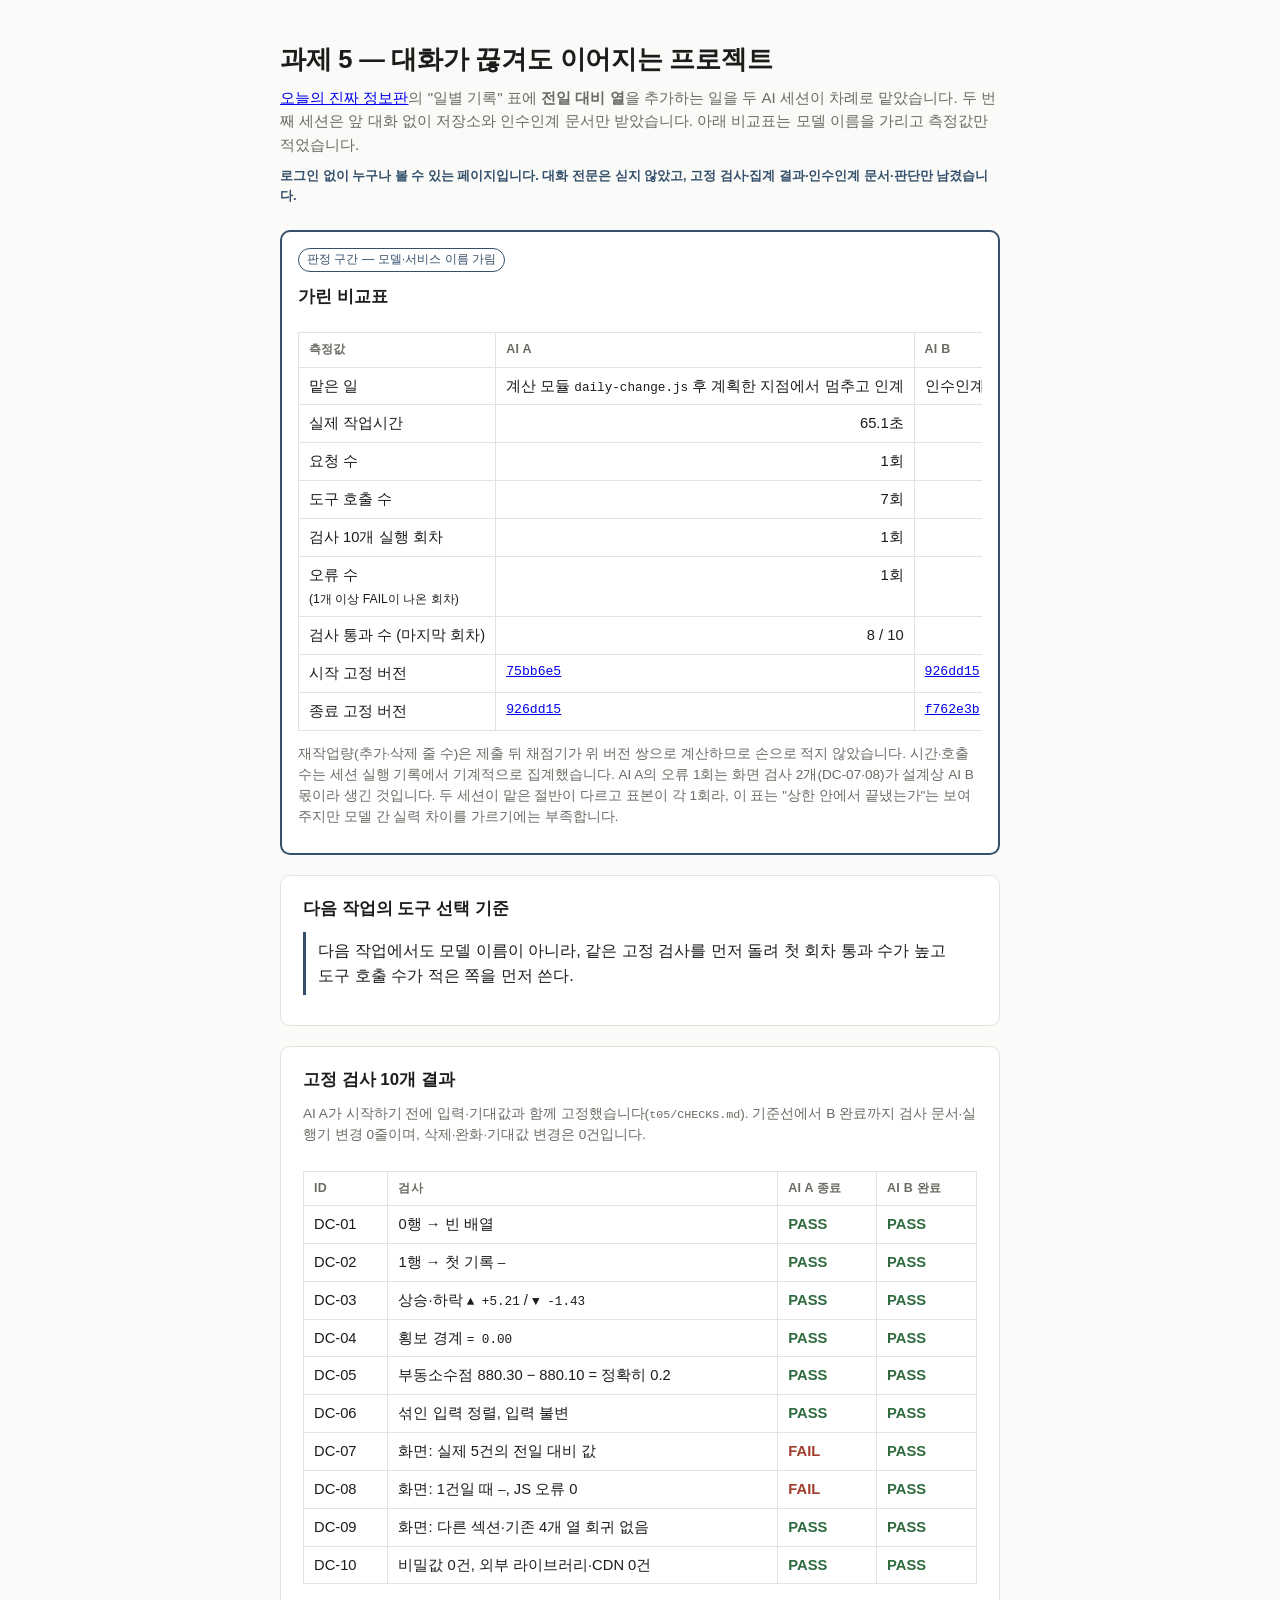
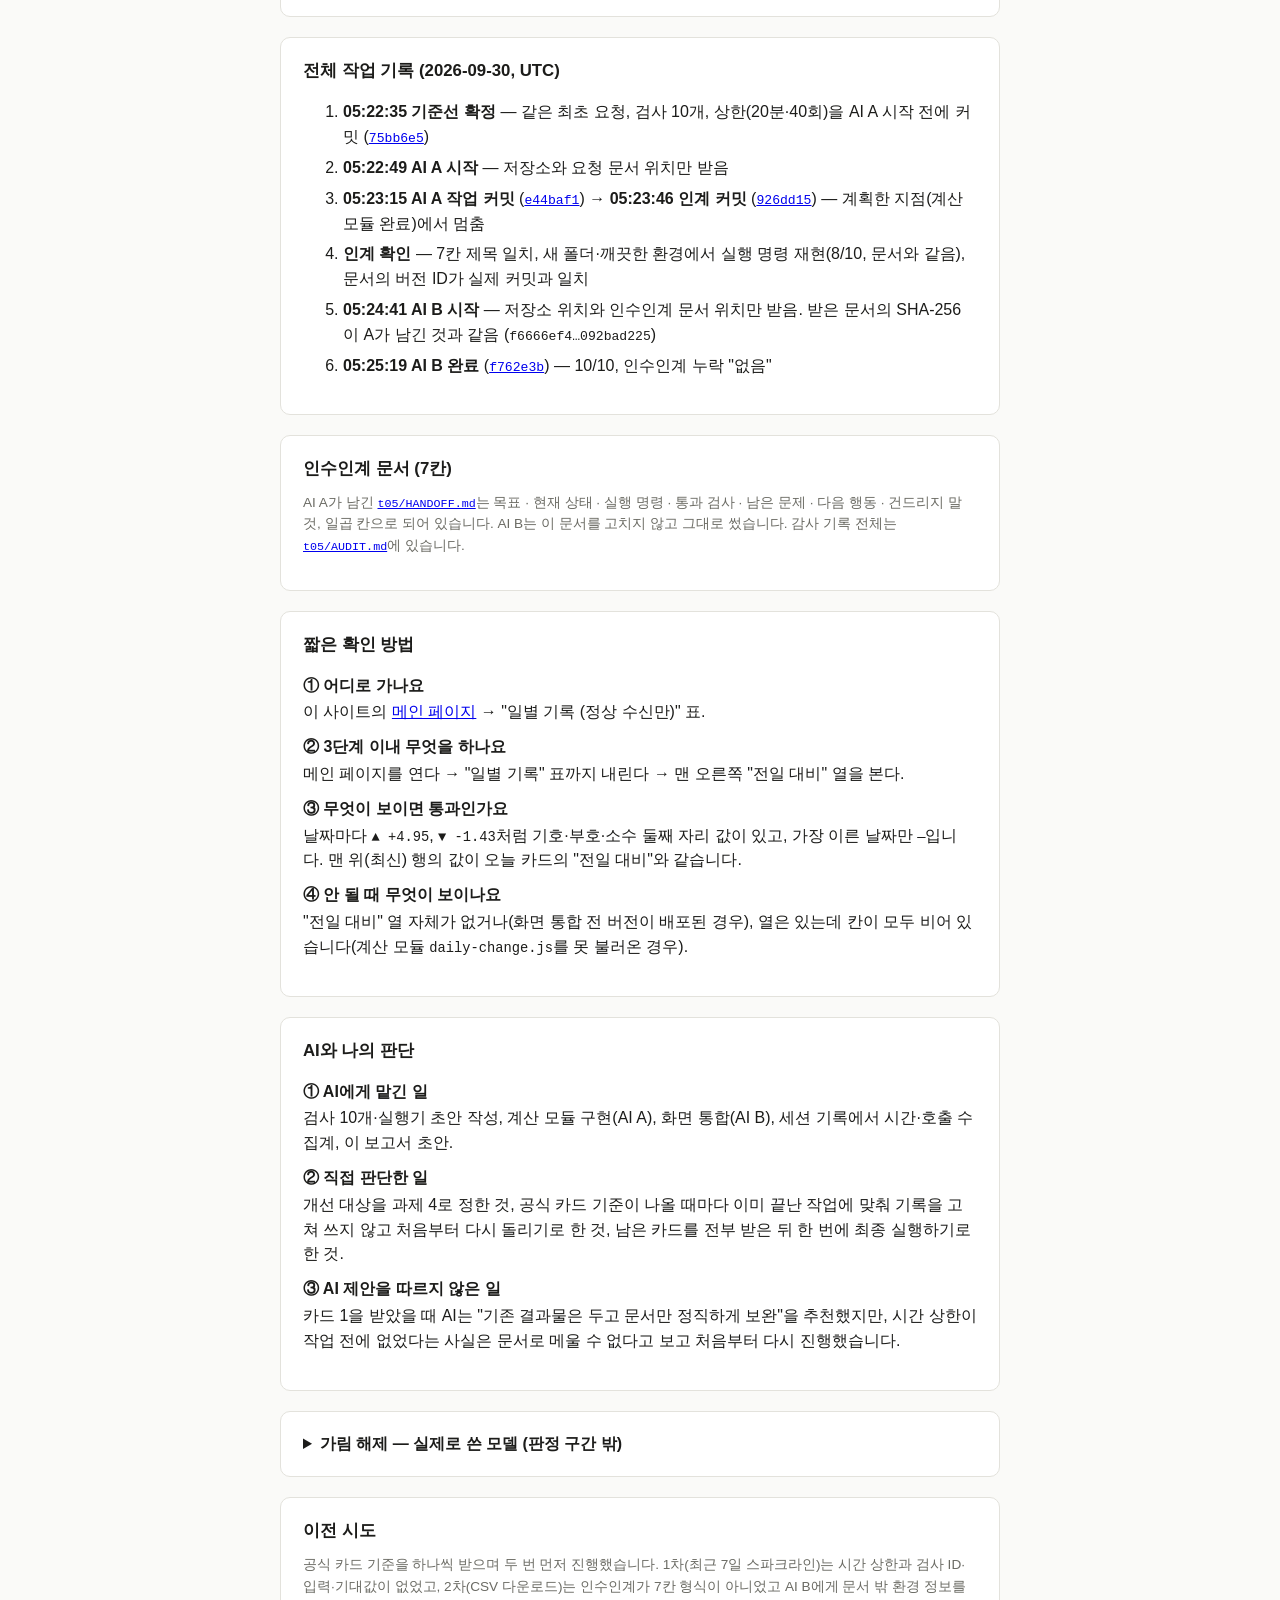
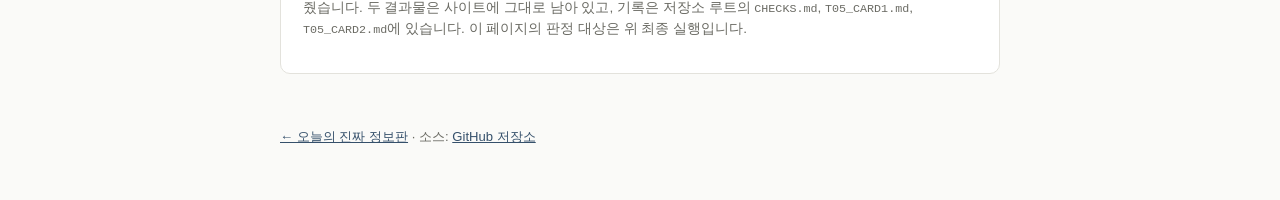
==== commit 77ae6123: "docs(과제5): 도구 선택 기준 문장 단순화, 제출문 ② 사실관계 수정 - 도구 선택 기준: 작업 종류별 구분을 빼고 측정값(첫 회차 통과 수·도구 호출 수) 기준 한 문장으로" ====
--- a/report.html
+++ b/report.html
@@ -67,7 +67,7 @@
 
     <section class="card">
       <h2>다음 작업의 도구 선택 기준</h2>
-      <p class="criterion" id="criterion">이름이 아니라 같은 고정 검사 10개를 돌린 첫 회차의 통과 수와 도구 호출 수를 보고, 계약이 이미 정해진 짧은 계산 작업에는 호출이 적게 든 쪽을, 실제 화면 확인이 필요한 통합 작업에는 한 번에 10/10을 낸 쪽을 먼저 쓴다.</p>
+      <p class="criterion" id="criterion">다음 작업에서도 모델 이름이 아니라, 같은 고정 검사를 먼저 돌려 첫 회차 통과 수가 높고 도구 호출 수가 적은 쪽을 먼저 쓴다.</p>
     </section>
 
     <section class="card">
@@ -131,7 +131,7 @@
         <dt>① AI에게 맡긴 일</dt>
         <dd>검사 10개·실행기 초안 작성, 계산 모듈 구현(AI A), 화면 통합(AI B), 세션 기록에서 시간·호출 수 집계, 이 보고서 초안.</dd>
         <dt>② 직접 판단한 일</dt>
-        <dd>과제 4에서 고칠 기능 한 개를 고른 것, 공식 카드 기준이 나올 때마다 이미 끝난 작업에 맞춰 기록을 고쳐 쓰지 않고 처음부터 다시 돌리기로 한 것, 남은 카드를 전부 받은 뒤 한 번에 최종 실행하기로 한 것.</dd>
+        <dd>개선 대상을 과제 4로 정한 것, 공식 카드 기준이 나올 때마다 이미 끝난 작업에 맞춰 기록을 고쳐 쓰지 않고 처음부터 다시 돌리기로 한 것, 남은 카드를 전부 받은 뒤 한 번에 최종 실행하기로 한 것.</dd>
         <dt>③ AI 제안을 따르지 않은 일</dt>
         <dd>카드 1을 받았을 때 AI는 "기존 결과물은 두고 문서만 정직하게 보완"을 추천했지만, 시간 상한이 작업 전에 없었다는 사실은 문서로 메울 수 없다고 보고 처음부터 다시 진행했습니다.</dd>
       </dl>
@@ -156,7 +156,7 @@
 
 <script>
   // 배포 전에 본인 GitHub 저장소 주소로 바꾸세요(app.js의 SOURCE_URL과 같은 값).
-  const REPO_URL = "https://github.com/YOUR_USERNAME/YOUR_REPO";
+  const REPO_URL = "https://github.com/ddonni/fxboard";
   const B_END = "f762e3b8449c58ff0dd4d7a7f544a13552ce4ca4";
   document.getElementById("repo-link").href = REPO_URL;
   document.querySelectorAll("[data-commit]").forEach((el) => {
